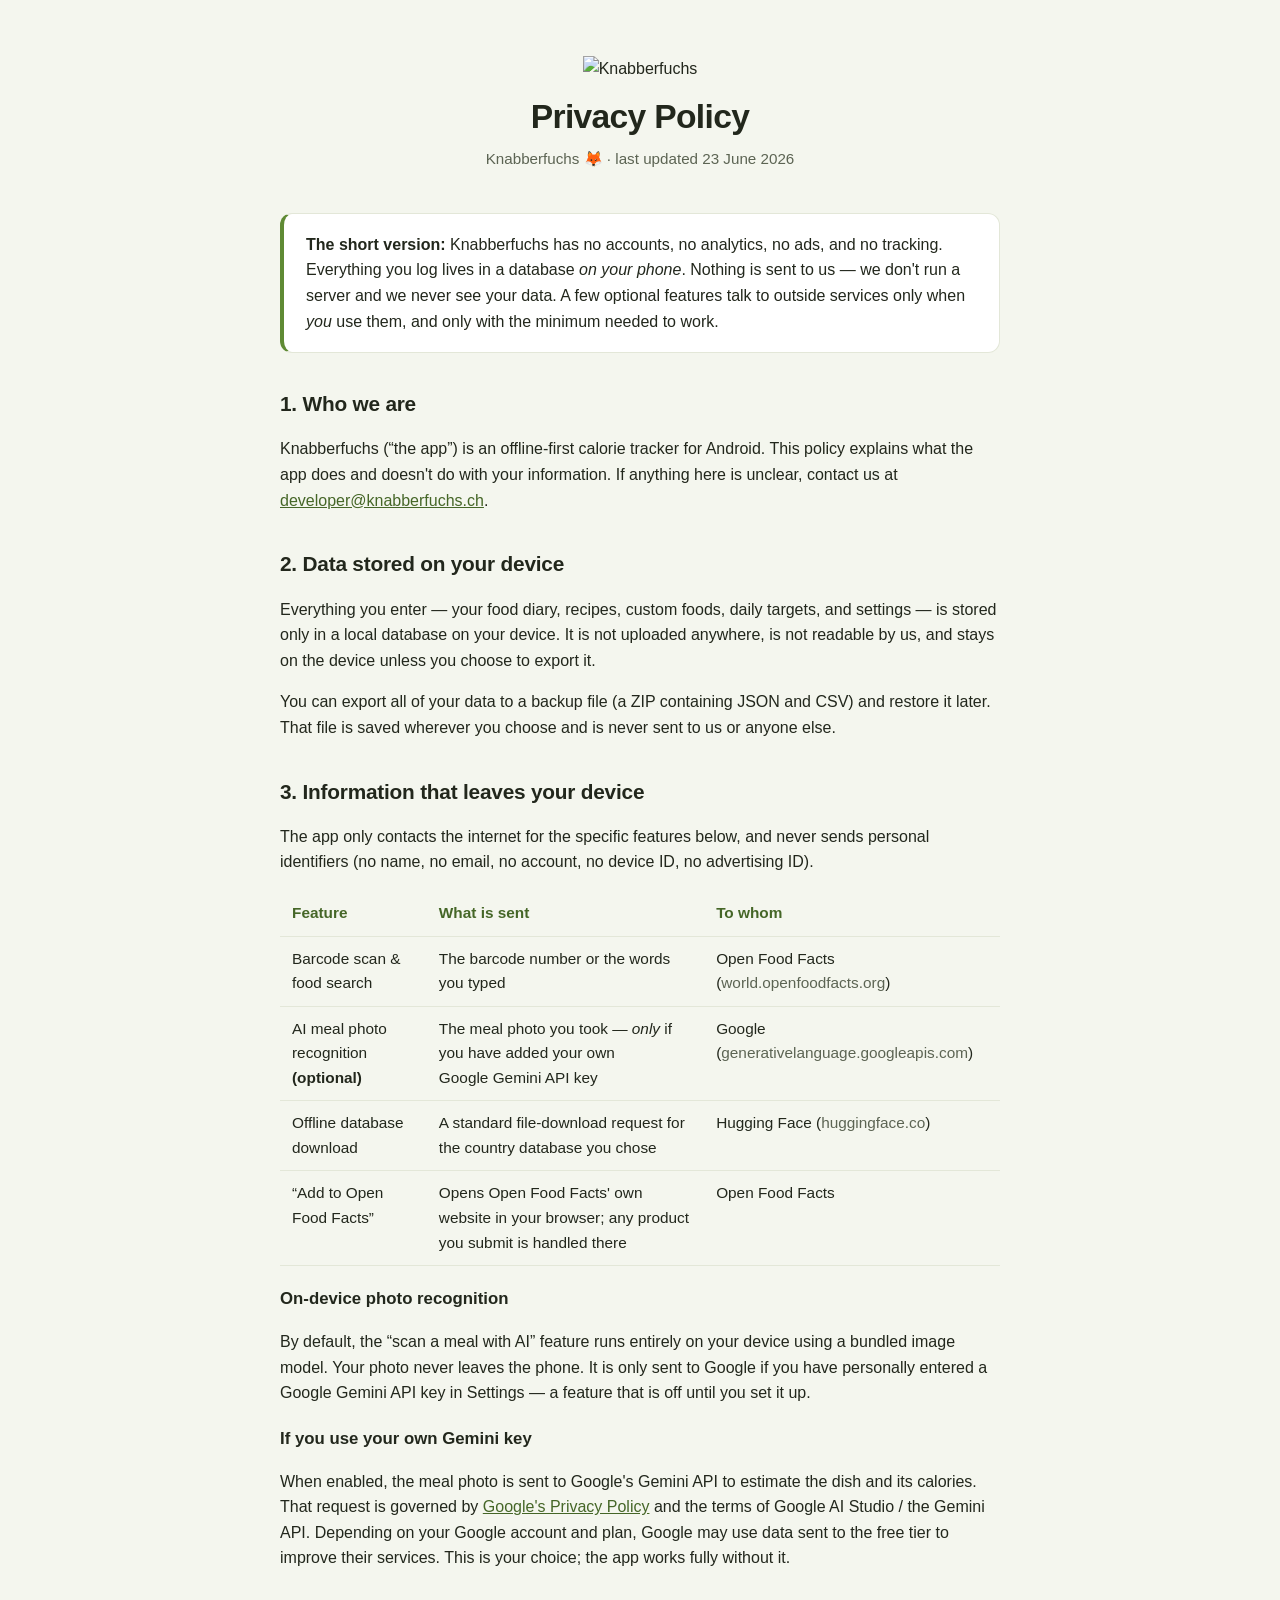
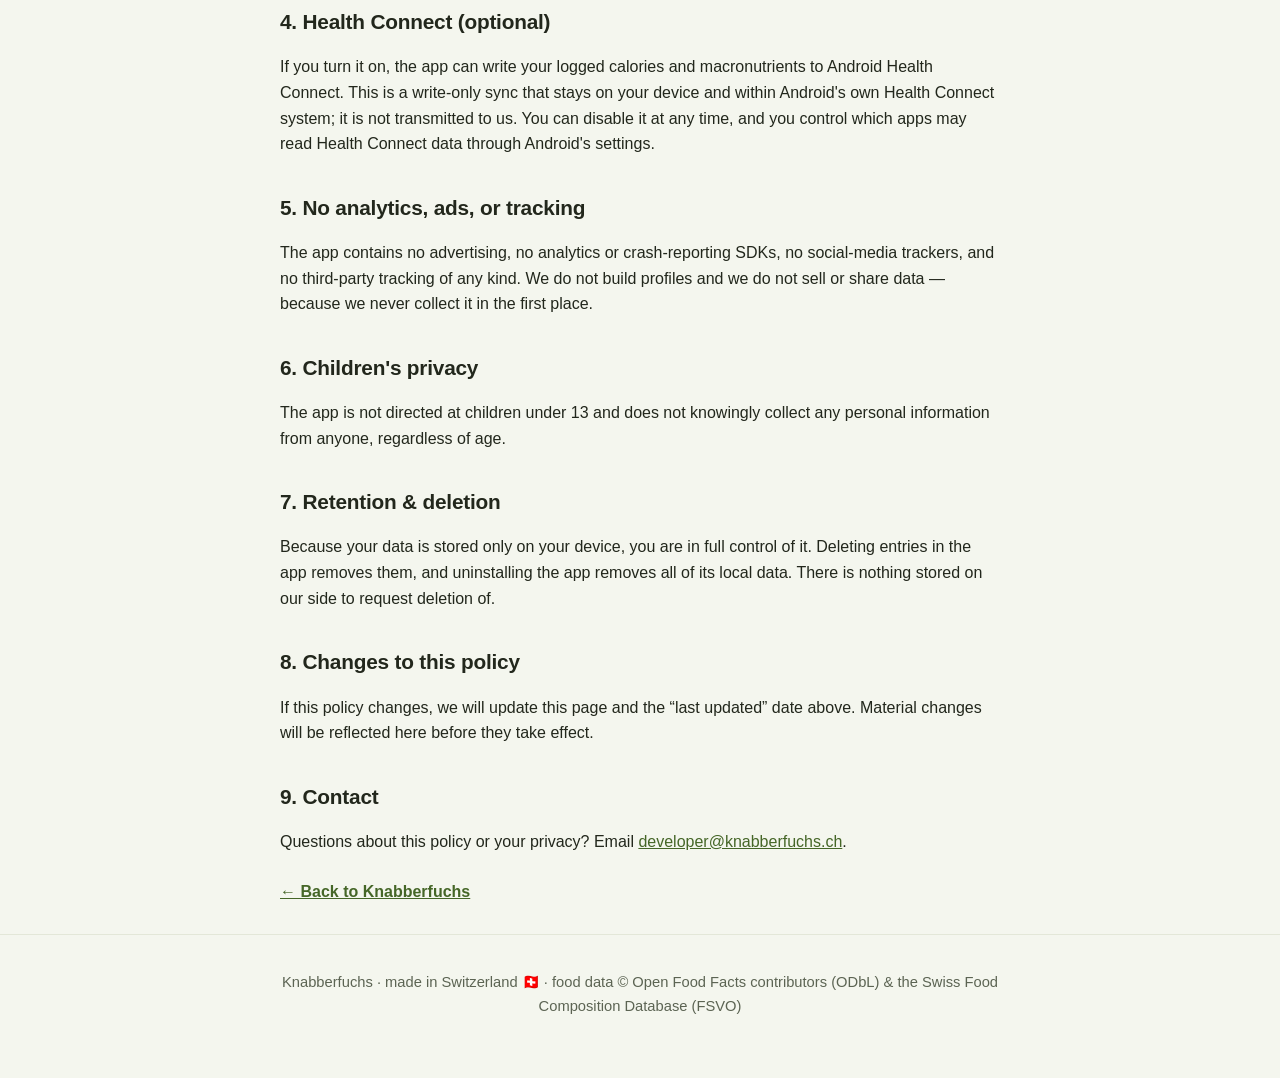
==== docs/privacy.html @ fdaa32c7 "docs: add privacy policy page Play Store requires a hosted privacy policy. Add docs/privacy.html (se" ====
<!DOCTYPE html>
<html lang="en">
<head>
<meta charset="UTF-8" />
<meta name="viewport" content="width=device-width, initial-scale=1.0" />
<title>Privacy Policy — Knabberfuchs</title>
<meta name="description" content="Knabberfuchs privacy policy. No accounts, no analytics, no ads, no tracking. Your data stays on your phone." />
<link rel="icon" href="favicon.png" type="image/png" />
<style>
  :root{
    --green:#5f8a34; --green-d:#456627; --ink:#22271c;
    --bg:#f4f6ee; --card:#ffffff; --muted:#5c6453; --line:#e3e7d8;
  }
  *{box-sizing:border-box}
  html{scroll-behavior:smooth}
  body{margin:0;font-family:-apple-system,BlinkMacSystemFont,"Segoe UI",Roboto,Helvetica,Arial,sans-serif;
       color:var(--ink);background:var(--bg);line-height:1.6;-webkit-font-smoothing:antialiased}
  a{color:var(--green-d)}
  .wrap{max-width:760px;margin:0 auto;padding:0 20px}
  header{padding:56px 0 24px;text-align:center}
  header img.logo{width:84px;height:84px}
  h1{font-size:2.1rem;margin:.5rem 0 .2rem;letter-spacing:-.02em}
  .meta{color:var(--muted);font-size:.95rem;margin:0}
  main{padding:8px 0 24px}
  h2{font-size:1.3rem;margin:34px 0 10px;letter-spacing:-.01em}
  h3{font-size:1.05rem;margin:20px 0 4px}
  p,li{color:var(--ink)}
  .muted{color:var(--muted)}
  .card{background:var(--card);border:1px solid var(--line);border-radius:16px;padding:20px 24px;margin:18px 0}
  .tldr{background:var(--card);border:1px solid var(--line);border-left:4px solid var(--green);
        border-radius:12px;padding:18px 22px;margin:18px 0}
  ul{padding-left:20px}
  li{margin:6px 0}
  table{width:100%;border-collapse:collapse;margin:12px 0;font-size:.96rem}
  th,td{text-align:left;padding:10px 12px;border-bottom:1px solid var(--line);vertical-align:top}
  th{color:var(--green-d)}
  footer{padding:36px 0 60px;text-align:center;color:var(--muted);font-size:.92rem;border-top:1px solid var(--line);margin-top:30px}
  .back{display:inline-block;margin-top:8px;font-weight:600}
  @media(max-width:560px){h1{font-size:1.7rem}}
</style>
</head>
<body>

<header>
  <img class="logo" src="favicon.png" alt="Knabberfuchs" />
  <h1>Privacy Policy</h1>
  <p class="meta">Knabberfuchs 🦊 &middot; last updated 23 June 2026</p>
</header>

<main class="wrap">

  <div class="tldr">
    <strong>The short version:</strong> Knabberfuchs has no accounts, no analytics, no ads, and
    no tracking. Everything you log lives in a database <em>on your phone</em>. Nothing is sent to
    us — we don't run a server and we never see your data. A few optional features talk to outside
    services only when <em>you</em> use them, and only with the minimum needed to work.
  </div>

  <h2>1. Who we are</h2>
  <p>Knabberfuchs (“the app”) is an offline-first calorie tracker for Android. This policy explains
    what the app does and doesn't do with your information. If anything here is unclear, contact us
    at <a href="mailto:developer@knabberfuchs.ch">developer@knabberfuchs.ch</a>.</p>

  <h2>2. Data stored on your device</h2>
  <p>Everything you enter — your food diary, recipes, custom foods, daily targets, and settings — is
    stored only in a local database on your device. It is not uploaded anywhere, is not readable by
    us, and stays on the device unless you choose to export it.</p>
  <p>You can export all of your data to a backup file (a ZIP containing JSON and CSV) and restore it
    later. That file is saved wherever you choose and is never sent to us or anyone else.</p>

  <h2>3. Information that leaves your device</h2>
  <p>The app only contacts the internet for the specific features below, and never sends personal
    identifiers (no name, no email, no account, no device ID, no advertising ID).</p>

  <table>
    <tr><th>Feature</th><th>What is sent</th><th>To whom</th></tr>
    <tr>
      <td>Barcode scan &amp; food search</td>
      <td>The barcode number or the words you typed</td>
      <td>Open Food Facts (<span class="muted">world.openfoodfacts.org</span>)</td>
    </tr>
    <tr>
      <td>AI meal photo recognition <strong>(optional)</strong></td>
      <td>The meal photo you took — <em>only</em> if you have added your own Google&nbsp;Gemini API key</td>
      <td>Google (<span class="muted">generativelanguage.googleapis.com</span>)</td>
    </tr>
    <tr>
      <td>Offline database download</td>
      <td>A standard file-download request for the country database you chose</td>
      <td>Hugging Face (<span class="muted">huggingface.co</span>)</td>
    </tr>
    <tr>
      <td>“Add to Open Food Facts”</td>
      <td>Opens Open Food Facts' own website in your browser; any product you submit is handled there</td>
      <td>Open Food Facts</td>
    </tr>
  </table>

  <h3>On-device photo recognition</h3>
  <p>By default, the “scan a meal with AI” feature runs entirely on your device using a bundled image
    model. Your photo never leaves the phone. It is only sent to Google if you have personally
    entered a Google Gemini API key in Settings — a feature that is off until you set it up.</p>

  <h3>If you use your own Gemini key</h3>
  <p>When enabled, the meal photo is sent to Google's Gemini API to estimate the dish and its
    calories. That request is governed by
    <a href="https://policies.google.com/privacy">Google's Privacy Policy</a> and the terms of Google
    AI Studio / the Gemini API. Depending on your Google account and plan, Google may use data sent to
    the free tier to improve their services. This is your choice; the app works fully without it.</p>

  <h2>4. Health Connect (optional)</h2>
  <p>If you turn it on, the app can write your logged calories and macronutrients to Android Health
    Connect. This is a write-only sync that stays on your device and within Android's own Health
    Connect system; it is not transmitted to us. You can disable it at any time, and you control which
    apps may read Health Connect data through Android's settings.</p>

  <h2>5. No analytics, ads, or tracking</h2>
  <p>The app contains no advertising, no analytics or crash-reporting SDKs, no social-media trackers,
    and no third-party tracking of any kind. We do not build profiles and we do not sell or share
    data — because we never collect it in the first place.</p>

  <h2>6. Children's privacy</h2>
  <p>The app is not directed at children under 13 and does not knowingly collect any personal
    information from anyone, regardless of age.</p>

  <h2>7. Retention &amp; deletion</h2>
  <p>Because your data is stored only on your device, you are in full control of it. Deleting entries
    in the app removes them, and uninstalling the app removes all of its local data. There is nothing
    stored on our side to request deletion of.</p>

  <h2>8. Changes to this policy</h2>
  <p>If this policy changes, we will update this page and the “last updated” date above. Material
    changes will be reflected here before they take effect.</p>

  <h2>9. Contact</h2>
  <p>Questions about this policy or your privacy? Email
    <a href="mailto:developer@knabberfuchs.ch">developer@knabberfuchs.ch</a>.</p>

  <a class="back" href="index.html">&larr; Back to Knabberfuchs</a>
</main>

<footer>
  <div class="wrap">
    Knabberfuchs · made in Switzerland 🇨🇭 · food data © Open Food Facts contributors (ODbL)
    &amp; the Swiss Food Composition Database (FSVO)
  </div>
</footer>

</body>
</html>
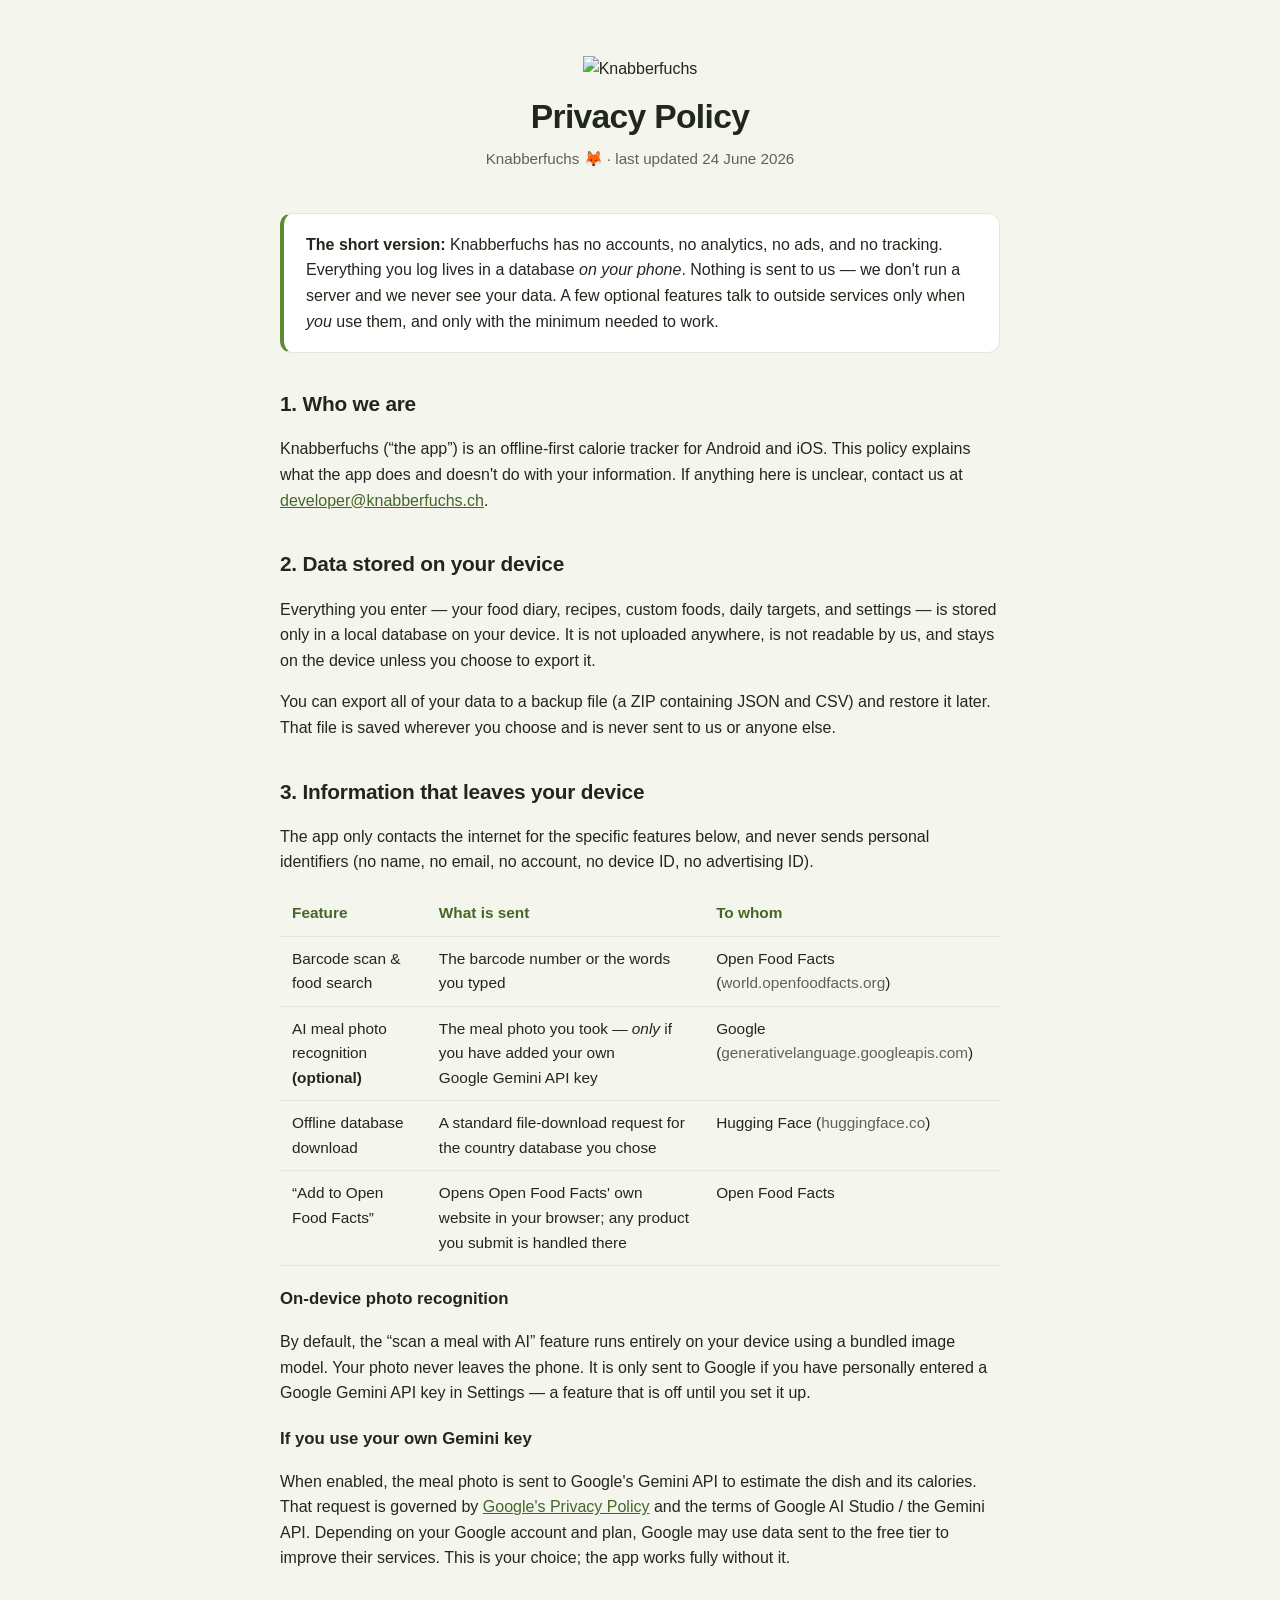
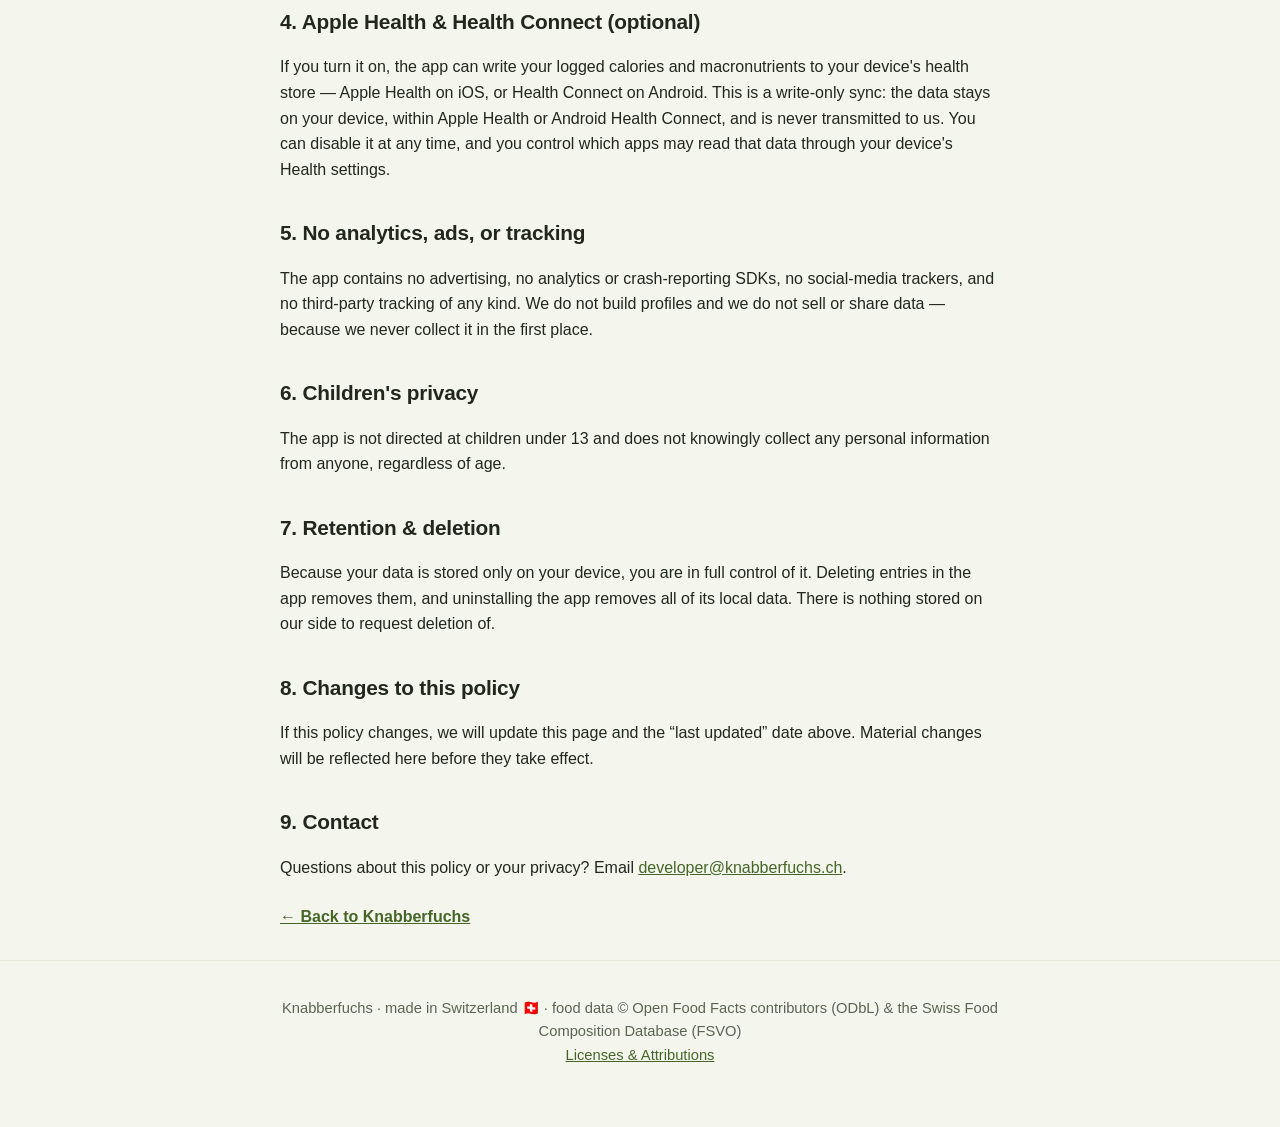
==== commit 8cb03e94: "docs(site): add Licenses & Attributions page; iOS-ify privacy policy - New docs/license.html: credit" ====
--- a/docs/privacy.html
+++ b/docs/privacy.html
@@ -44,7 +44,7 @@
 <header>
   <img class="logo" src="favicon.png" alt="Knabberfuchs" />
   <h1>Privacy Policy</h1>
-  <p class="meta">Knabberfuchs 🦊 &middot; last updated 23 June 2026</p>
+  <p class="meta">Knabberfuchs 🦊 &middot; last updated 24 June 2026</p>
 </header>
 
 <main class="wrap">
@@ -57,7 +57,7 @@
   </div>
 
   <h2>1. Who we are</h2>
-  <p>Knabberfuchs (“the app”) is an offline-first calorie tracker for Android. This policy explains
+  <p>Knabberfuchs (“the app”) is an offline-first calorie tracker for Android and iOS. This policy explains
     what the app does and doesn't do with your information. If anything here is unclear, contact us
     at <a href="mailto:developer@knabberfuchs.ch">developer@knabberfuchs.ch</a>.</p>
 
@@ -108,11 +108,12 @@
     AI Studio / the Gemini API. Depending on your Google account and plan, Google may use data sent to
     the free tier to improve their services. This is your choice; the app works fully without it.</p>
 
-  <h2>4. Health Connect (optional)</h2>
-  <p>If you turn it on, the app can write your logged calories and macronutrients to Android Health
-    Connect. This is a write-only sync that stays on your device and within Android's own Health
-    Connect system; it is not transmitted to us. You can disable it at any time, and you control which
-    apps may read Health Connect data through Android's settings.</p>
+  <h2>4. Apple Health &amp; Health Connect (optional)</h2>
+  <p>If you turn it on, the app can write your logged calories and macronutrients to your device's
+    health store — Apple Health on iOS, or Health Connect on Android. This is a write-only sync: the
+    data stays on your device, within Apple Health or Android Health Connect, and is never transmitted
+    to us. You can disable it at any time, and you control which apps may read that data through your
+    device's Health settings.</p>
 
   <h2>5. No analytics, ads, or tracking</h2>
   <p>The app contains no advertising, no analytics or crash-reporting SDKs, no social-media trackers,
@@ -143,6 +144,7 @@
   <div class="wrap">
     Knabberfuchs · made in Switzerland 🇨🇭 · food data © Open Food Facts contributors (ODbL)
     &amp; the Swiss Food Composition Database (FSVO)
+    <br /><a href="license.html">Licenses &amp; Attributions</a>
   </div>
 </footer>
 
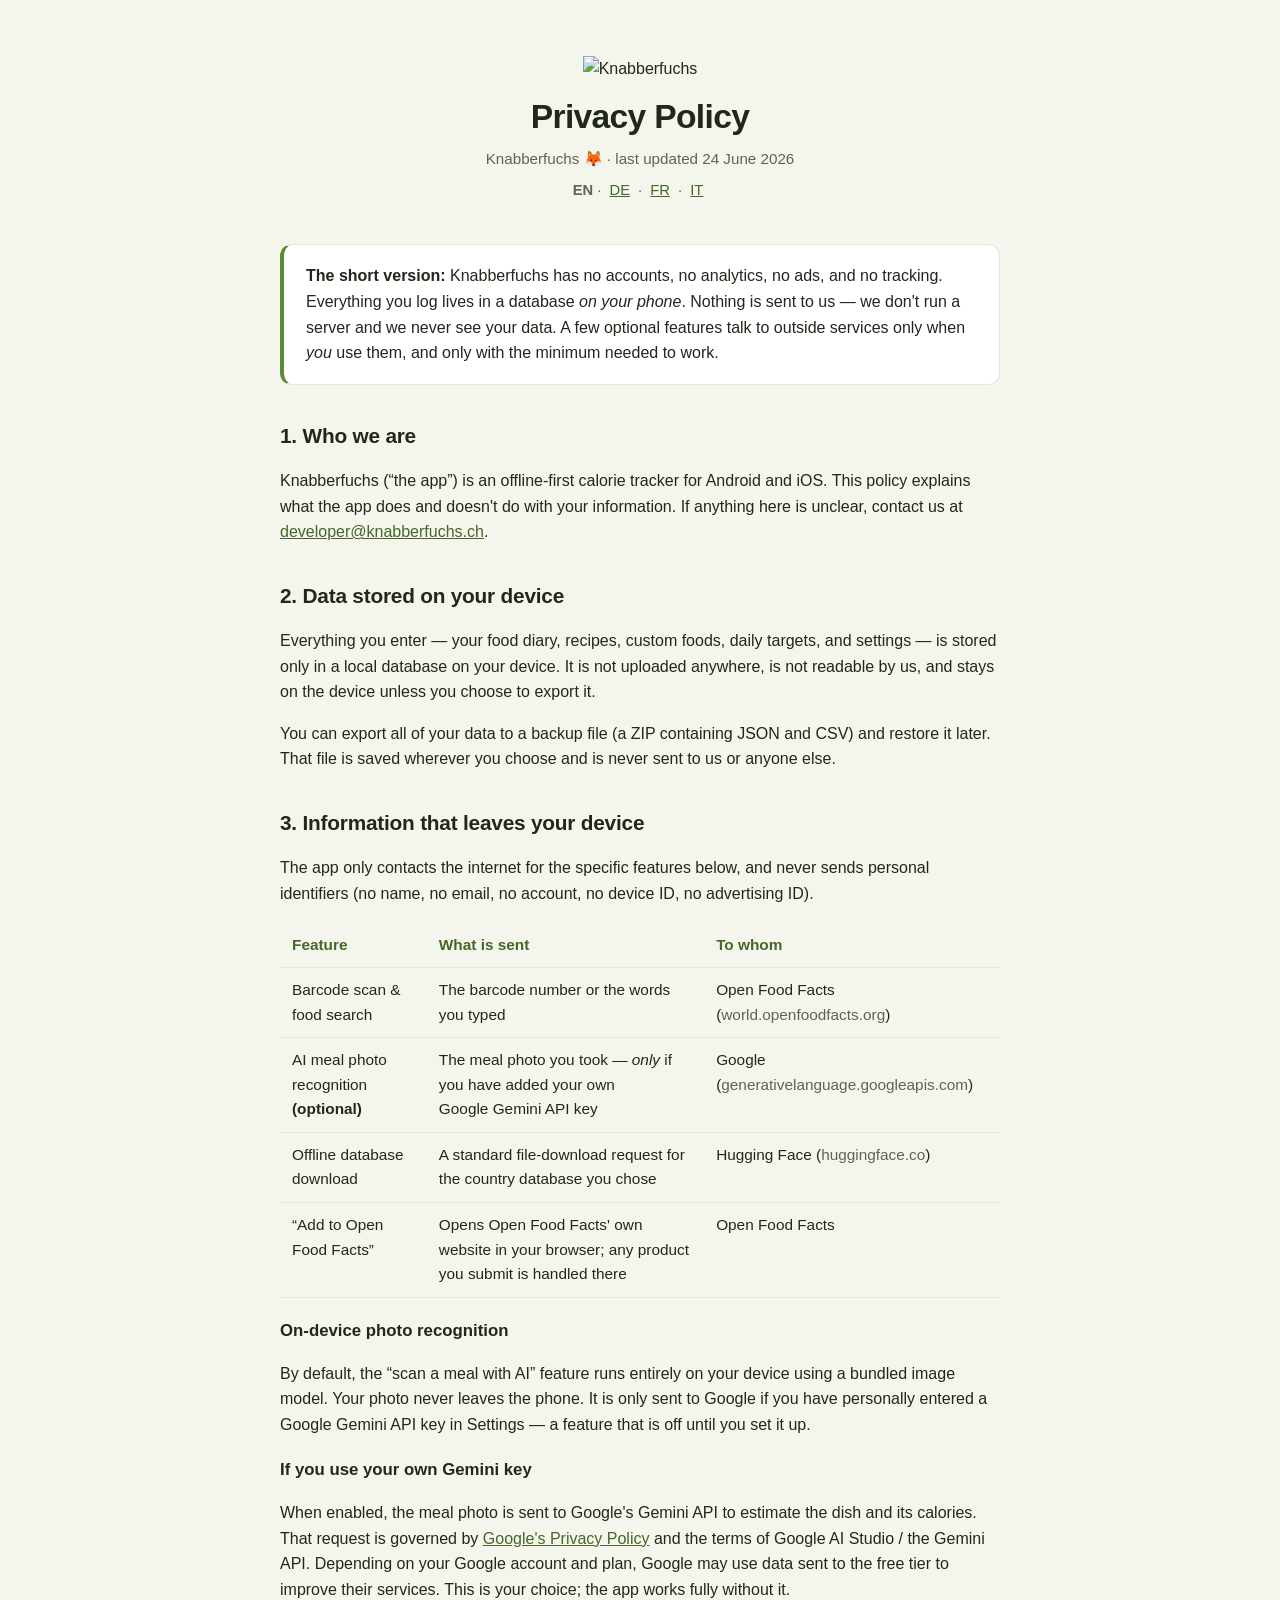
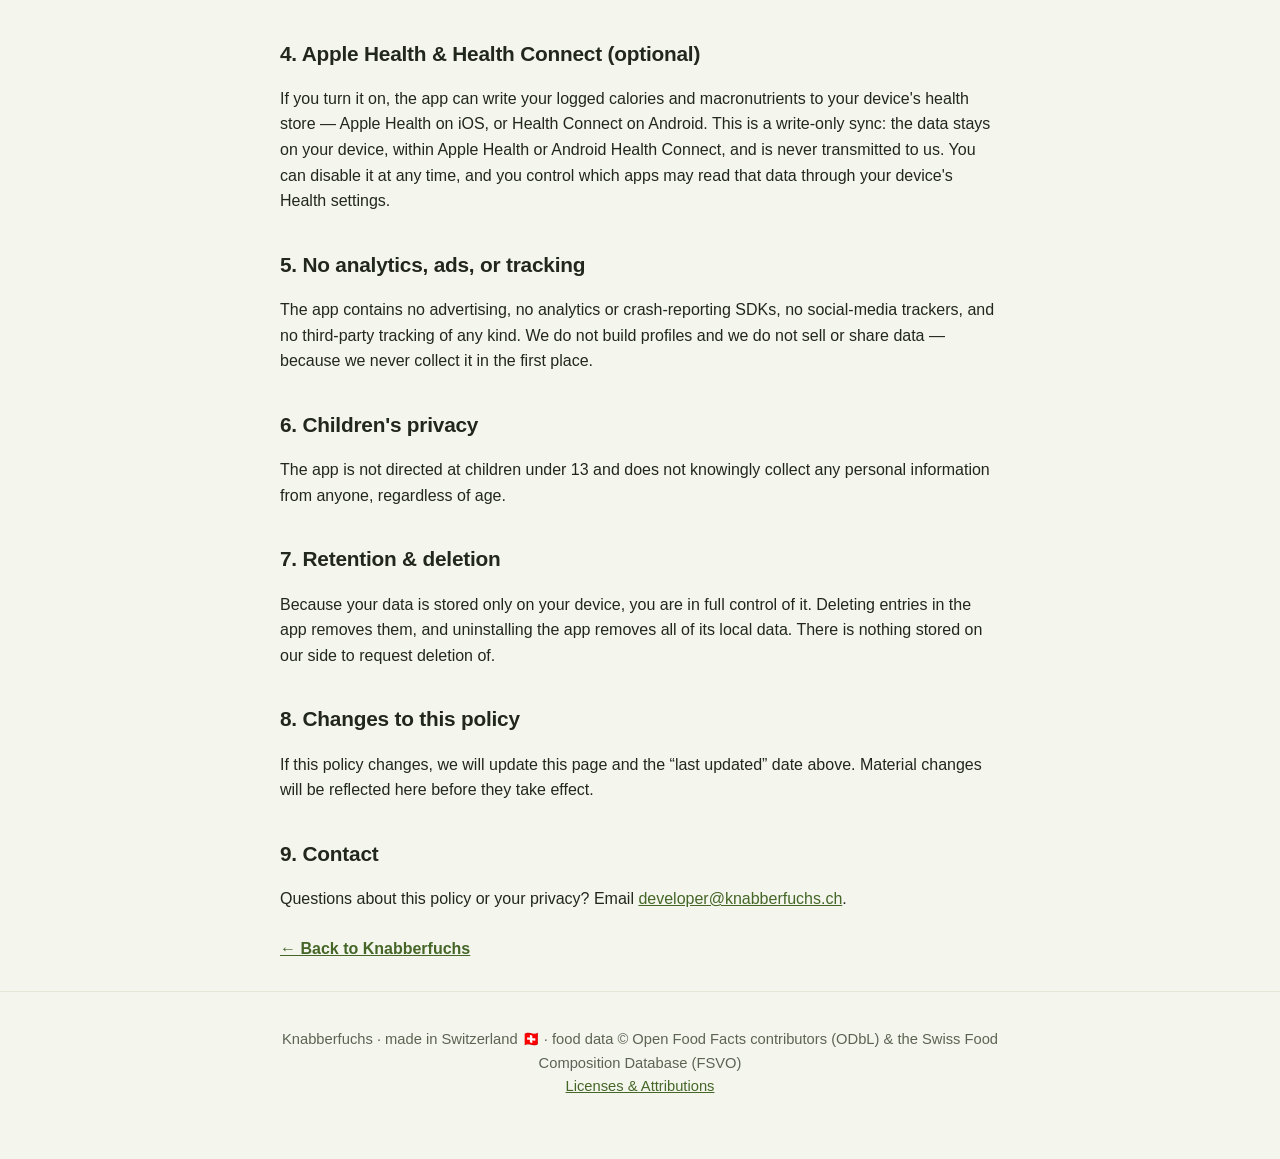
==== commit 05165200: "docs(site): localized privacy policy (de/fr/it) + language switcher App Store Connect requires a per" ====
--- a/docs/privacy.html
+++ b/docs/privacy.html
@@ -21,6 +21,8 @@
   header img.logo{width:84px;height:84px}
   h1{font-size:2.1rem;margin:.5rem 0 .2rem;letter-spacing:-.02em}
   .meta{color:var(--muted);font-size:.95rem;margin:0}
+  .langs{color:var(--muted);font-size:.92rem;margin:8px 0 0}
+  .langs a{margin:0 4px}
   main{padding:8px 0 24px}
   h2{font-size:1.3rem;margin:34px 0 10px;letter-spacing:-.01em}
   h3{font-size:1.05rem;margin:20px 0 4px}
@@ -45,6 +47,7 @@
   <img class="logo" src="favicon.png" alt="Knabberfuchs" />
   <h1>Privacy Policy</h1>
   <p class="meta">Knabberfuchs 🦊 &middot; last updated 24 June 2026</p>
+  <p class="langs"><strong>EN</strong> &middot; <a href="privacy-de.html">DE</a> &middot; <a href="privacy-fr.html">FR</a> &middot; <a href="privacy-it.html">IT</a></p>
 </header>
 
 <main class="wrap">
